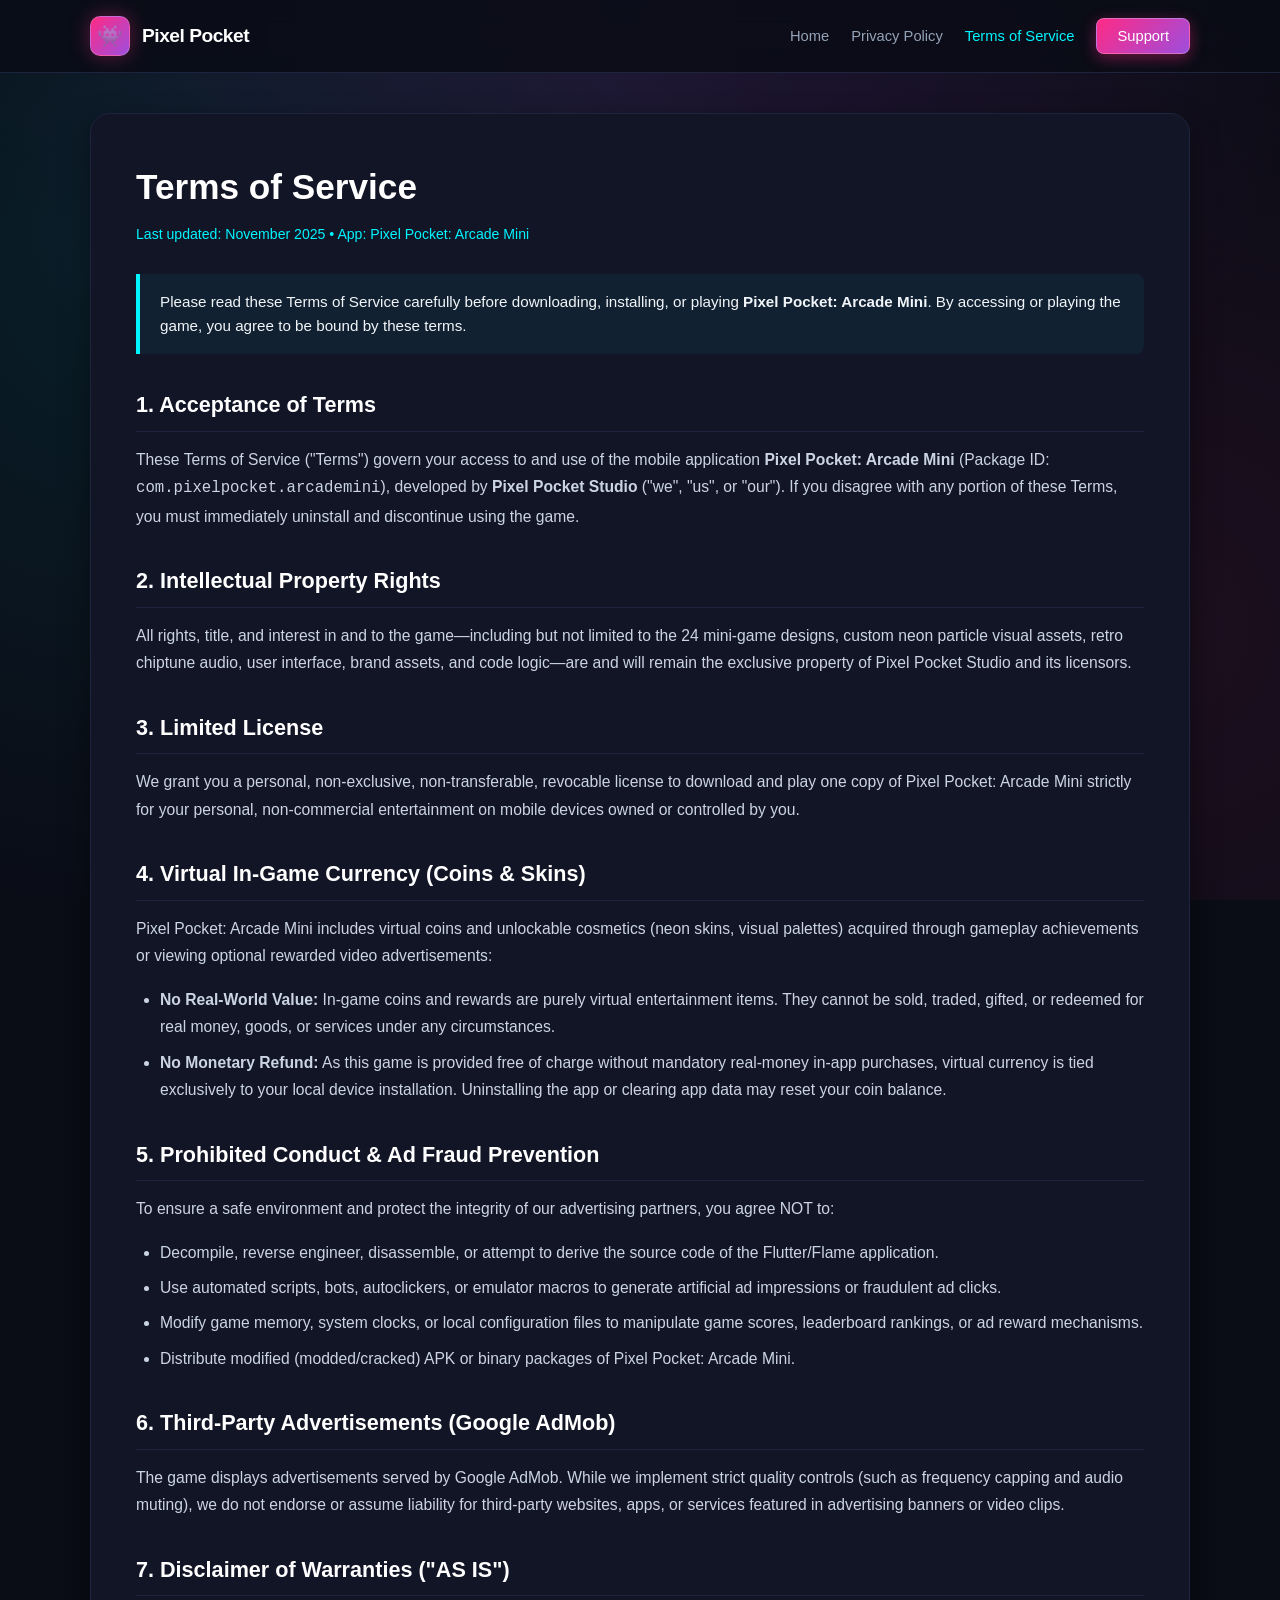
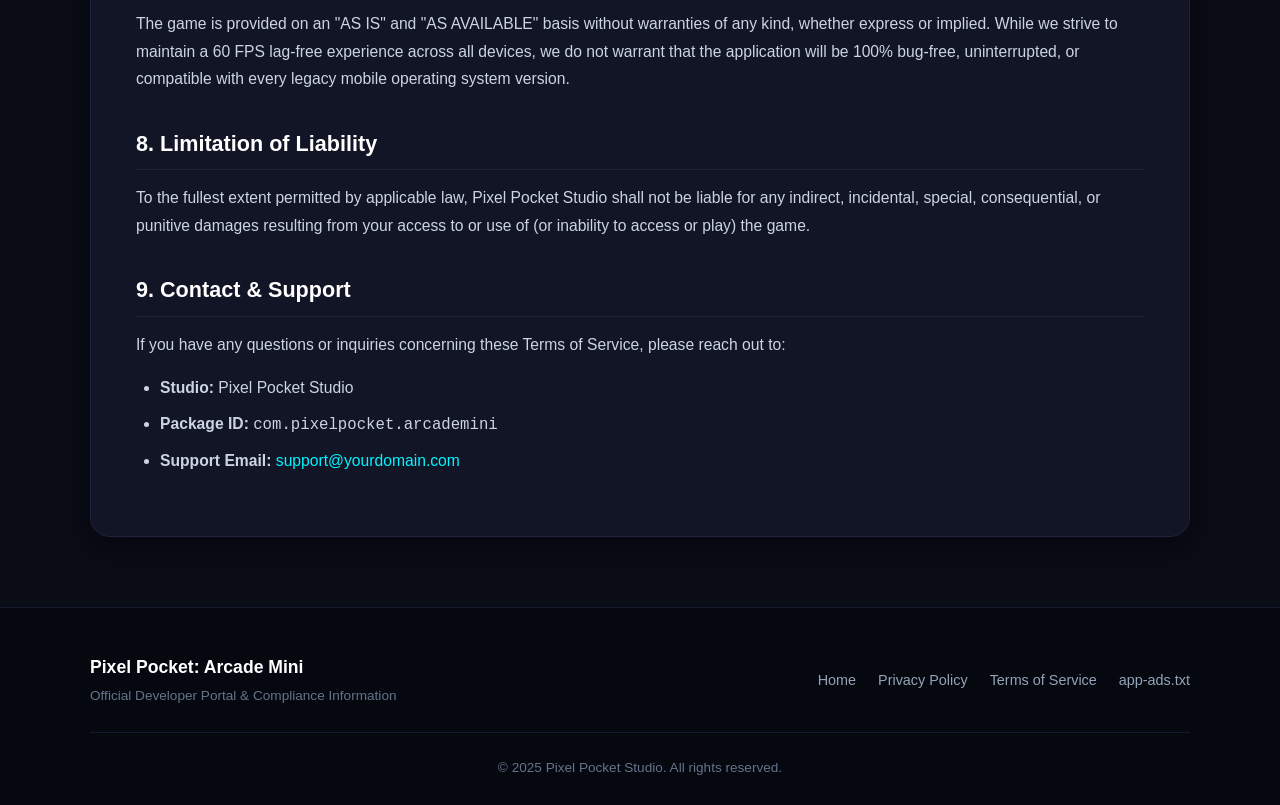
==== terms.html @ 79fb8af4 "feat: launch Pixel Pocket official site and app-ads.txt" ====
<!DOCTYPE html>
<html lang="en">
<head>
  <meta charset="UTF-8">
  <meta name="viewport" content="width=device-width, initial-scale=1.0">
  <title>Terms of Service - Pixel Pocket: Arcade Mini</title>
  <meta name="description" content="Terms of Service for Pixel Pocket: Arcade Mini (com.pixelpocket.arcademini).">
  <link rel="stylesheet" href="./css/style.css">
  <link rel="icon" href="data:image/svg+xml,<svg xmlns=%22http://www.w3.org/2000/svg%22 viewBox=%220 0 100 100%22><text y=%22.9em%22 font-size=%2290%22>👾</text></svg>">
</head>
<body>

  <!-- Header -->
  <header>
    <div class="container nav-bar">
      <a href="./index.html" class="logo-area">
        <div class="logo-icon">👾</div>
        <span>Pixel Pocket</span>
      </a>
      <ul class="nav-links">
        <li><a href="./index.html">Home</a></li>
        <li><a href="./privacy-policy.html">Privacy Policy</a></li>
        <li><a href="./terms.html" class="active">Terms of Service</a></li>
        <li><a href="./index.html#contact" class="btn-neon">Support</a></li>
      </ul>
    </div>
  </header>

  <!-- Main Content -->
  <main class="container">
    <div class="legal-wrapper">
      <h1>Terms of Service</h1>
      <span class="legal-updated">Last updated: November 2025 • App: Pixel Pocket: Arcade Mini</span>

      <div class="legal-alert">
        Please read these Terms of Service carefully before downloading, installing, or playing <strong>Pixel Pocket: Arcade Mini</strong>. By accessing or playing the game, you agree to be bound by these terms.
      </div>

      <h2>1. Acceptance of Terms</h2>
      <p>
        These Terms of Service ("Terms") govern your access to and use of the mobile application <strong>Pixel Pocket: Arcade Mini</strong> (Package ID: <code>com.pixelpocket.arcademini</code>), developed by <strong>Pixel Pocket Studio</strong> ("we", "us", or "our"). If you disagree with any portion of these Terms, you must immediately uninstall and discontinue using the game.
      </p>

      <h2>2. Intellectual Property Rights</h2>
      <p>
        All rights, title, and interest in and to the game—including but not limited to the 24 mini-game designs, custom neon particle visual assets, retro chiptune audio, user interface, brand assets, and code logic—are and will remain the exclusive property of Pixel Pocket Studio and its licensors.
      </p>

      <h2>3. Limited License</h2>
      <p>
        We grant you a personal, non-exclusive, non-transferable, revocable license to download and play one copy of Pixel Pocket: Arcade Mini strictly for your personal, non-commercial entertainment on mobile devices owned or controlled by you.
      </p>

      <h2>4. Virtual In-Game Currency (Coins & Skins)</h2>
      <p>
        Pixel Pocket: Arcade Mini includes virtual coins and unlockable cosmetics (neon skins, visual palettes) acquired through gameplay achievements or viewing optional rewarded video advertisements:
      </p>
      <ul>
        <li><strong>No Real-World Value:</strong> In-game coins and rewards are purely virtual entertainment items. They cannot be sold, traded, gifted, or redeemed for real money, goods, or services under any circumstances.</li>
        <li><strong>No Monetary Refund:</strong> As this game is provided free of charge without mandatory real-money in-app purchases, virtual currency is tied exclusively to your local device installation. Uninstalling the app or clearing app data may reset your coin balance.</li>
      </ul>

      <h2>5. Prohibited Conduct & Ad Fraud Prevention</h2>
      <p>To ensure a safe environment and protect the integrity of our advertising partners, you agree NOT to:</p>
      <ul>
        <li>Decompile, reverse engineer, disassemble, or attempt to derive the source code of the Flutter/Flame application.</li>
        <li>Use automated scripts, bots, autoclickers, or emulator macros to generate artificial ad impressions or fraudulent ad clicks.</li>
        <li>Modify game memory, system clocks, or local configuration files to manipulate game scores, leaderboard rankings, or ad reward mechanisms.</li>
        <li>Distribute modified (modded/cracked) APK or binary packages of Pixel Pocket: Arcade Mini.</li>
      </ul>

      <h2>6. Third-Party Advertisements (Google AdMob)</h2>
      <p>
        The game displays advertisements served by Google AdMob. While we implement strict quality controls (such as frequency capping and audio muting), we do not endorse or assume liability for third-party websites, apps, or services featured in advertising banners or video clips.
      </p>

      <h2>7. Disclaimer of Warranties ("AS IS")</h2>
      <p>
        The game is provided on an "AS IS" and "AS AVAILABLE" basis without warranties of any kind, whether express or implied. While we strive to maintain a 60 FPS lag-free experience across all devices, we do not warrant that the application will be 100% bug-free, uninterrupted, or compatible with every legacy mobile operating system version.
      </p>

      <h2>8. Limitation of Liability</h2>
      <p>
        To the fullest extent permitted by applicable law, Pixel Pocket Studio shall not be liable for any indirect, incidental, special, consequential, or punitive damages resulting from your access to or use of (or inability to access or play) the game.
      </p>

      <h2>9. Contact & Support</h2>
      <p>
        If you have any questions or inquiries concerning these Terms of Service, please reach out to:
      </p>
      <ul>
        <li><strong>Studio:</strong> Pixel Pocket Studio</li>
        <li><strong>Package ID:</strong> <code>com.pixelpocket.arcademini</code></li>
        <li><strong>Support Email:</strong> <a href="mailto:support@yourdomain.com">support@yourdomain.com</a></li>
      </ul>
    </div>
  </main>

  <!-- Footer -->
  <footer>
    <div class="container">
      <div class="footer-top">
        <div class="footer-brand">
          <h4>Pixel Pocket: Arcade Mini</h4>
          <p>Official Developer Portal & Compliance Information</p>
        </div>
        <ul class="footer-nav">
          <li><a href="./index.html">Home</a></li>
          <li><a href="./privacy-policy.html">Privacy Policy</a></li>
          <li><a href="./terms.html">Terms of Service</a></li>
          <li><a href="./app-ads.txt">app-ads.txt</a></li>
        </ul>
      </div>
      <div class="footer-bottom">
        <p>&copy; 2025 Pixel Pocket Studio. All rights reserved.</p>
      </div>
    </div>
  </footer>

</body>
</html>
---- css/style.css ----
:root {
  --bg-dark: #0a0c16;
  --bg-card: #121526;
  --bg-card-hover: #181c33;
  --border-neon: rgba(0, 245, 255, 0.25);
  --border-subtle: #1e243d;

  --neon-cyan: #00f5ff;
  --neon-pink: #ff2a85;
  --neon-purple: #9d4edd;
  --neon-yellow: #ffea00;
  --neon-green: #00ff88;

  --text-main: #f1f5f9;
  --text-muted: #94a3b8;
  --text-dim: #64748b;

  --radius-sm: 8px;
  --radius-md: 14px;
  --radius-lg: 20px;

  --glow-cyan: 0 0 20px rgba(0, 245, 255, 0.35);
  --glow-pink: 0 0 20px rgba(255, 42, 133, 0.35);
}

* {
  box-sizing: border-box;
  margin: 0;
  padding: 0;
}

body {
  font-family: -apple-system, BlinkMacSystemFont, "Segoe UI", Roboto, "Helvetica Neue", Arial, sans-serif;
  color: var(--text-main);
  background-color: var(--bg-dark);
  line-height: 1.6;
  overflow-x: hidden;
  background-image: radial-gradient(circle at 50% 0%, rgba(157, 78, 221, 0.15) 0%, transparent 60%),
                    radial-gradient(circle at 10% 30%, rgba(0, 245, 255, 0.08) 0%, transparent 50%),
                    radial-gradient(circle at 90% 70%, rgba(255, 42, 133, 0.08) 0%, transparent 50%);
  background-attachment: fixed;
}

a {
  color: var(--neon-cyan);
  text-decoration: none;
  transition: all 0.2s ease;
}

a:hover {
  color: #80faff;
  text-shadow: 0 0 8px rgba(0, 245, 255, 0.6);
}

.container {
  max-width: 1140px;
  margin: 0 auto;
  padding: 0 20px;
}

/* Header & Navigation */
header {
  background: rgba(10, 12, 22, 0.85);
  backdrop-filter: blur(12px);
  position: sticky;
  top: 0;
  z-index: 100;
  border-bottom: 1px solid var(--border-subtle);
}

.nav-bar {
  display: flex;
  justify-content: space-between;
  align-items: center;
  height: 72px;
}

.logo-area {
  display: flex;
  align-items: center;
  gap: 12px;
  font-size: 1.2rem;
  font-weight: 800;
  letter-spacing: -0.5px;
  color: #fff;
}

.logo-icon {
  width: 40px;
  height: 40px;
  background: linear-gradient(135deg, var(--neon-pink), var(--neon-purple));
  border-radius: 10px;
  display: flex;
  align-items: center;
  justify-content: center;
  font-size: 1.3rem;
  box-shadow: var(--glow-pink);
  border: 1px solid rgba(255, 255, 255, 0.2);
}

.nav-links {
  display: flex;
  gap: 22px;
  align-items: center;
  list-style: none;
}

.nav-links a {
  color: var(--text-muted);
  font-size: 0.92rem;
  font-weight: 500;
}

.nav-links a:hover,
.nav-links a.active {
  color: var(--neon-cyan);
}

.btn-neon {
  background: linear-gradient(135deg, var(--neon-pink), var(--neon-purple));
  color: #fff !important;
  padding: 9px 20px;
  border-radius: var(--radius-sm);
  font-weight: 600;
  font-size: 0.9rem;
  box-shadow: 0 4px 15px rgba(255, 42, 133, 0.4);
  border: 1px solid rgba(255, 255, 255, 0.25);
  transition: transform 0.15s ease, box-shadow 0.2s ease;
}

.btn-neon:hover {
  transform: translateY(-2px);
  box-shadow: 0 6px 20px rgba(255, 42, 133, 0.6);
  text-shadow: none;
}

/* Hero Section */
.hero {
  padding: 70px 0 50px;
  text-align: center;
  position: relative;
}

.badge-pill {
  display: inline-flex;
  align-items: center;
  gap: 8px;
  padding: 6px 16px;
  background: rgba(0, 245, 255, 0.1);
  border: 1px solid rgba(0, 245, 255, 0.3);
  color: var(--neon-cyan);
  border-radius: 30px;
  font-size: 0.85rem;
  font-weight: 600;
  margin-bottom: 24px;
  box-shadow: 0 0 15px rgba(0, 245, 255, 0.2);
}

.hero h1 {
  font-size: 3.2rem;
  font-weight: 900;
  letter-spacing: -1px;
  line-height: 1.15;
  margin-bottom: 18px;
  background: linear-gradient(135deg, #ffffff 30%, var(--neon-cyan) 80%, var(--neon-pink) 100%);
  -webkit-background-clip: text;
  -webkit-text-fill-color: transparent;
}

.hero-subtitle {
  font-size: 1.25rem;
  color: var(--text-muted);
  max-width: 720px;
  margin: 0 auto 30px;
}

.package-tag {
  display: inline-block;
  background: var(--bg-card);
  border: 1px dashed var(--border-subtle);
  padding: 5px 14px;
  border-radius: 6px;
  font-family: monospace;
  font-size: 0.85rem;
  color: var(--neon-yellow);
  margin-bottom: 30px;
}

.download-buttons {
  display: flex;
  justify-content: center;
  gap: 16px;
  flex-wrap: wrap;
  margin-bottom: 45px;
}

.store-badge {
  display: inline-flex;
  align-items: center;
  gap: 14px;
  background: #171b2f;
  color: #fff !important;
  padding: 12px 26px;
  border-radius: var(--radius-md);
  border: 1px solid #2b3356;
  box-shadow: 0 6px 20px rgba(0, 0, 0, 0.4);
  transition: all 0.2s ease;
  text-align: left;
}

.store-badge:hover {
  background: #202642;
  border-color: var(--neon-cyan);
  box-shadow: var(--glow-cyan);
  transform: translateY(-2px);
  text-shadow: none;
}

.store-badge svg {
  width: 28px;
  height: 28px;
  fill: currentColor;
}

.store-badge .sub {
  font-size: 0.72rem;
  color: var(--text-dim);
  display: block;
  text-transform: uppercase;
  letter-spacing: 0.5px;
}

.store-badge .name {
  font-size: 1.05rem;
  font-weight: 700;
  line-height: 1.1;
}

/* Hero Showcase Mockup */
.hero-showcase {
  max-width: 820px;
  margin: 0 auto;
  background: linear-gradient(180deg, #161b33 0%, var(--bg-card) 100%);
  border: 1px solid rgba(0, 245, 255, 0.3);
  border-radius: var(--radius-lg);
  padding: 30px;
  box-shadow: 0 20px 50px rgba(0, 0, 0, 0.7), var(--glow-cyan);
}

.arcade-screen {
  background: #0d0f1b;
  border: 2px solid #232a48;
  border-radius: var(--radius-md);
  padding: 30px 20px;
  text-align: center;
}

.quick-stats-grid {
  display: grid;
  grid-template-columns: repeat(4, 1fr);
  gap: 16px;
  margin-top: 20px;
}

.stat-item {
  background: #15192e;
  border: 1px solid #252c4e;
  padding: 16px 10px;
  border-radius: var(--radius-sm);
}

.stat-num {
  font-size: 1.8rem;
  font-weight: 800;
  color: var(--neon-cyan);
}

.stat-label {
  font-size: 0.8rem;
  color: var(--text-muted);
  text-transform: uppercase;
  letter-spacing: 0.5px;
}

/* AdMob Verification Banner */
.admob-verify-card {
  background: linear-gradient(90deg, rgba(0, 245, 255, 0.08) 0%, rgba(157, 78, 221, 0.08) 100%);
  border: 1px solid rgba(0, 245, 255, 0.25);
  border-radius: var(--radius-md);
  padding: 22px 28px;
  margin: 40px auto;
  display: flex;
  align-items: center;
  justify-content: space-between;
  flex-wrap: wrap;
  gap: 16px;
}

.admob-verify-left {
  display: flex;
  align-items: center;
  gap: 16px;
}

.admob-icon {
  font-size: 2rem;
}

.admob-verify-title {
  font-weight: 700;
  color: #fff;
  font-size: 1.05rem;
}

.admob-verify-desc {
  font-size: 0.88rem;
  color: var(--text-muted);
}

.btn-outline-neon {
  border: 1px solid var(--neon-cyan);
  color: var(--neon-cyan) !important;
  padding: 8px 16px;
  border-radius: var(--radius-sm);
  font-size: 0.85rem;
  font-weight: 600;
  font-family: monospace;
  background: rgba(0, 245, 255, 0.05);
}

.btn-outline-neon:hover {
  background: var(--neon-cyan);
  color: #000 !important;
  box-shadow: var(--glow-cyan);
}

/* Section Common */
.section {
  padding: 70px 0;
}

.section-head {
  text-align: center;
  margin-bottom: 45px;
}

.section-tag {
  color: var(--neon-pink);
  font-size: 0.85rem;
  font-weight: 700;
  letter-spacing: 1px;
  text-transform: uppercase;
  margin-bottom: 8px;
  display: block;
}

.section-title {
  font-size: 2.2rem;
  font-weight: 800;
  color: #fff;
  margin-bottom: 12px;
}

.section-sub {
  color: var(--text-muted);
  max-width: 620px;
  margin: 0 auto;
}

/* 4 Categories & 24 Games Grid */
.category-container {
  display: grid;
  grid-template-columns: repeat(auto-fit, minmax(250px, 1fr));
  gap: 24px;
  margin-bottom: 40px;
}

.category-card {
  background: var(--bg-card);
  border: 1px solid var(--border-subtle);
  border-radius: var(--radius-md);
  padding: 24px;
  position: relative;
  transition: transform 0.2s ease, border-color 0.2s ease;
}

.category-card:hover {
  transform: translateY(-4px);
  border-color: var(--neon-cyan);
  box-shadow: 0 10px 30px rgba(0, 0, 0, 0.4);
}

.cat-header {
  display: flex;
  align-items: center;
  gap: 12px;
  margin-bottom: 16px;
  padding-bottom: 12px;
  border-bottom: 1px solid #1f253d;
}

.cat-icon {
  font-size: 1.6rem;
}

.cat-header h3 {
  font-size: 1.15rem;
  color: #fff;
}

.cat-count {
  font-size: 0.75rem;
  color: var(--neon-cyan);
  font-weight: 700;
}

.game-list {
  list-style: none;
}

.game-list li {
  padding: 7px 0;
  font-size: 0.92rem;
  color: var(--text-muted);
  display: flex;
  align-items: center;
  gap: 8px;
}

.game-list li::before {
  content: "▸";
  color: var(--neon-pink);
  font-weight: bold;
}

/* Features Grid */
.features-grid {
  display: grid;
  grid-template-columns: repeat(auto-fit, minmax(260px, 1fr));
  gap: 22px;
}

.feature-box {
  background: var(--bg-card);
  border: 1px solid var(--border-subtle);
  border-radius: var(--radius-md);
  padding: 26px;
  transition: all 0.2s ease;
}

.feature-box:hover {
  border-color: var(--neon-purple);
  transform: translateY(-3px);
}

.feat-icon-wrap {
  width: 48px;
  height: 48px;
  border-radius: 10px;
  background: #181d36;
  border: 1px solid #283058;
  display: flex;
  align-items: center;
  justify-content: center;
  font-size: 1.5rem;
  margin-bottom: 18px;
  color: var(--neon-yellow);
}

.feature-box h4 {
  font-size: 1.15rem;
  color: #fff;
  margin-bottom: 8px;
}

.feature-box p {
  font-size: 0.92rem;
  color: var(--text-muted);
  line-height: 1.6;
}

/* Architecture & Tech Spec */
.spec-box {
  background: var(--bg-card);
  border: 1px solid var(--border-subtle);
  border-radius: var(--radius-md);
  padding: 30px;
  margin-top: 30px;
}

.spec-grid {
  display: grid;
  grid-template-columns: repeat(auto-fit, minmax(220px, 1fr));
  gap: 20px;
  margin-top: 20px;
}

.spec-card {
  background: #15192e;
  padding: 16px;
  border-radius: var(--radius-sm);
  border-left: 3px solid var(--neon-cyan);
}

.spec-card h5 {
  color: #fff;
  font-size: 0.95rem;
  margin-bottom: 6px;
}

.spec-card p {
  color: var(--text-muted);
  font-size: 0.85rem;
}

/* Legal & Policy Pages (Content View) */
.legal-wrapper {
  background: var(--bg-card);
  border: 1px solid var(--border-subtle);
  border-radius: var(--radius-lg);
  padding: 45px;
  margin: 40px auto;
  box-shadow: 0 10px 30px rgba(0, 0, 0, 0.4);
}

.legal-wrapper h1 {
  font-size: 2.2rem;
  color: #fff;
  margin-bottom: 8px;
}

.legal-updated {
  color: var(--neon-cyan);
  font-size: 0.88rem;
  margin-bottom: 28px;
  display: block;
}

.legal-alert {
  background: rgba(0, 245, 255, 0.05);
  border-left: 4px solid var(--neon-cyan);
  padding: 16px 20px;
  border-radius: 0 var(--radius-sm) var(--radius-sm) 0;
  margin: 24px 0;
  color: var(--text-main);
  font-size: 0.95rem;
}

.legal-wrapper h2 {
  font-size: 1.35rem;
  color: #fff;
  margin: 34px 0 14px;
  padding-bottom: 8px;
  border-bottom: 1px solid #1f253d;
}

.legal-wrapper h3 {
  font-size: 1.1rem;
  color: var(--neon-yellow);
  margin: 20px 0 10px;
}

.legal-wrapper p, .legal-wrapper ul, .legal-wrapper ol {
  color: #cbd5e1;
  font-size: 0.98rem;
  line-height: 1.75;
  margin-bottom: 16px;
}

.legal-wrapper ul, .legal-wrapper ol {
  padding-left: 24px;
}

.legal-wrapper li {
  margin-bottom: 8px;
}

/* Contact / Support Card */
.contact-container {
  background: linear-gradient(180deg, #161b33 0%, var(--bg-card) 100%);
  border: 1px solid var(--border-subtle);
  border-radius: var(--radius-lg);
  padding: 45px 30px;
  text-align: center;
  max-width: 640px;
  margin: 0 auto;
}

.contact-icon {
  font-size: 2.8rem;
  margin-bottom: 16px;
}

.contact-container h3 {
  font-size: 1.7rem;
  color: #fff;
  margin-bottom: 10px;
}

.contact-container p {
  color: var(--text-muted);
  font-size: 0.95rem;
  margin-bottom: 24px;
}

.contact-info-list {
  background: #0f1222;
  border: 1px solid #202747;
  border-radius: var(--radius-sm);
  padding: 18px;
  margin-bottom: 24px;
  text-align: left;
}

.contact-info-list div {
  padding: 6px 0;
  font-size: 0.92rem;
  color: #cbd5e1;
}

/* Footer */
footer {
  background: #060810;
  border-top: 1px solid #161a2e;
  padding: 45px 0 30px;
  margin-top: 70px;
}

.footer-top {
  display: flex;
  justify-content: space-between;
  align-items: center;
  flex-wrap: wrap;
  gap: 20px;
  padding-bottom: 26px;
  border-bottom: 1px solid #161a2e;
  margin-bottom: 24px;
}

.footer-brand h4 {
  color: #fff;
  font-size: 1.1rem;
}

.footer-brand p {
  font-size: 0.85rem;
  color: var(--text-dim);
  margin-top: 4px;
}

.footer-nav {
  display: flex;
  gap: 22px;
  list-style: none;
}

.footer-nav a {
  color: var(--text-muted);
  font-size: 0.9rem;
}

.footer-nav a:hover {
  color: var(--neon-cyan);
}

.footer-bottom {
  text-align: center;
  font-size: 0.85rem;
  color: var(--text-dim);
}

/* Responsive */
@media (max-width: 768px) {
  .hero h1 {
    font-size: 2.2rem;
  }
  .hero-subtitle {
    font-size: 1.05rem;
  }
  .nav-bar {
    flex-direction: column;
    height: auto;
    padding: 16px 0;
    gap: 12px;
  }
  .quick-stats-grid {
    grid-template-columns: repeat(2, 1fr);
  }
  .legal-wrapper {
    padding: 24px 18px;
  }
  .admob-verify-card {
    flex-direction: column;
    text-align: center;
  }
  .admob-verify-left {
    flex-direction: column;
  }
}
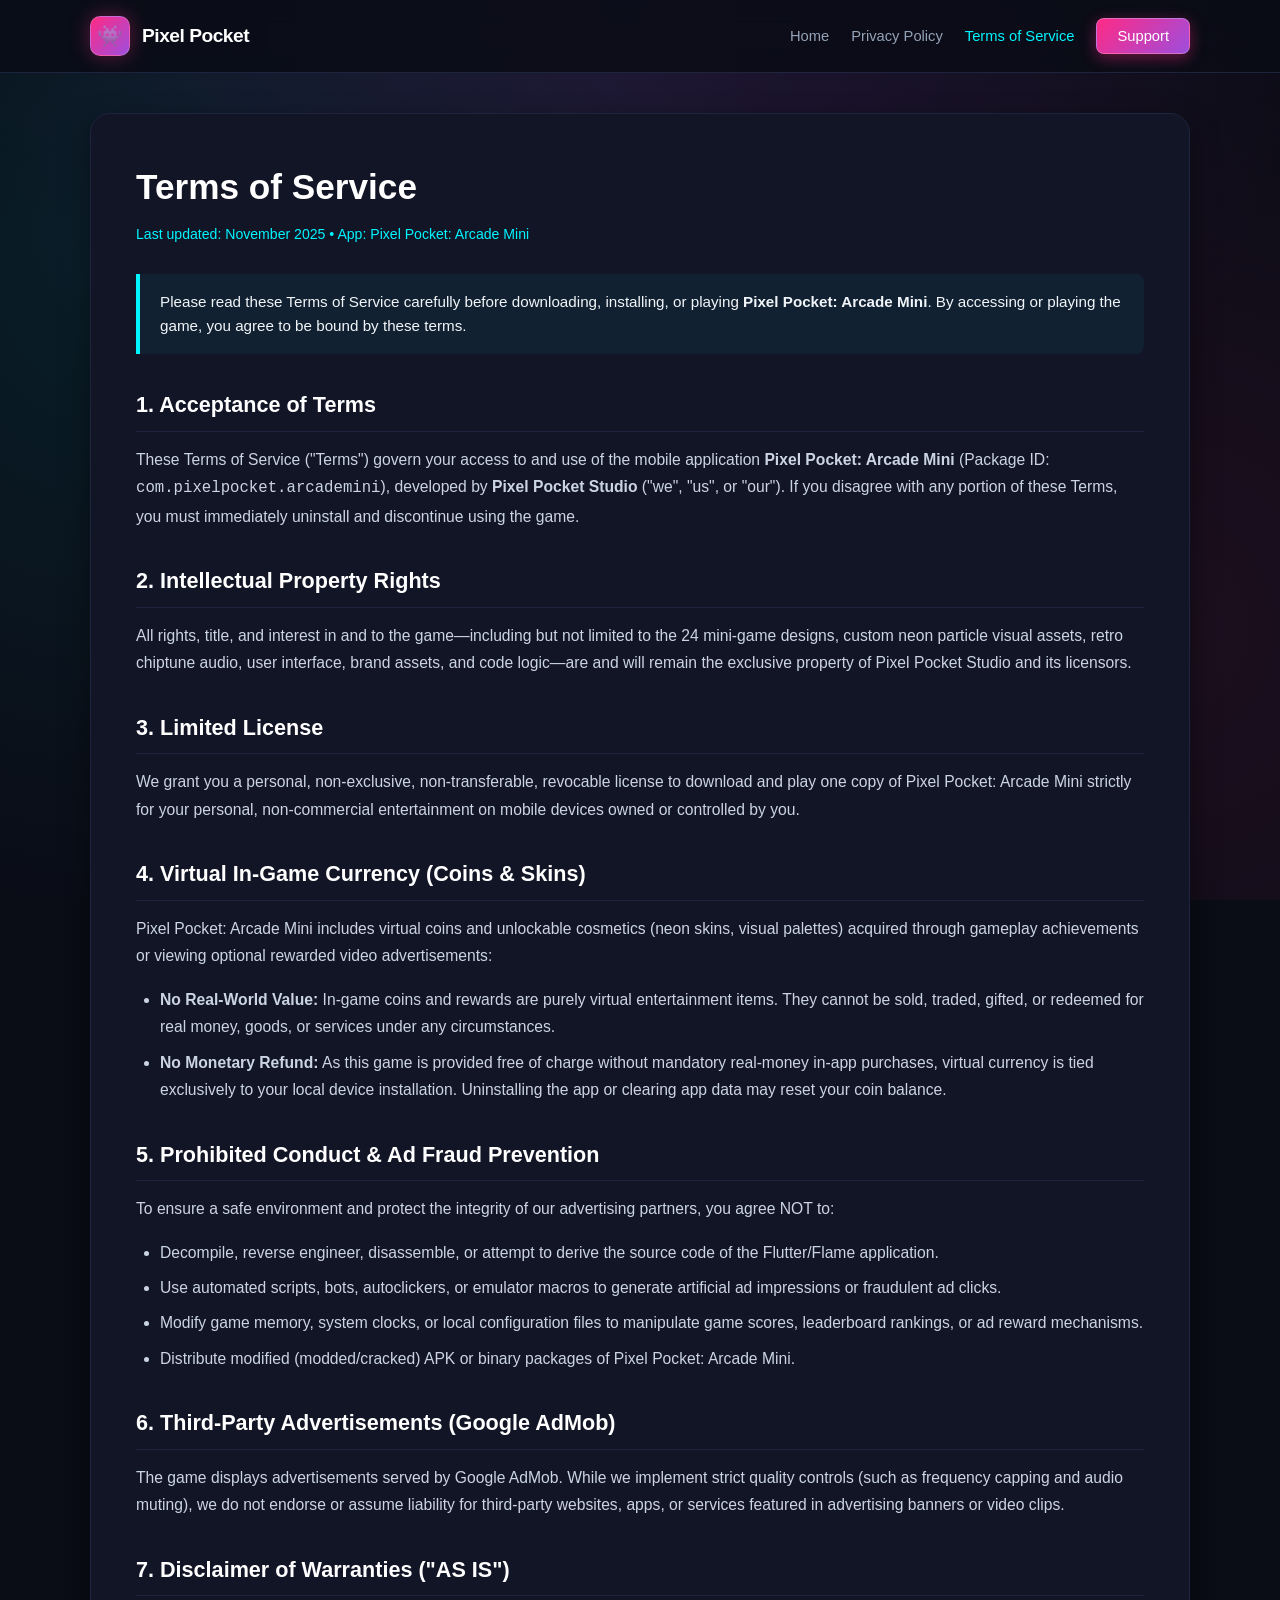
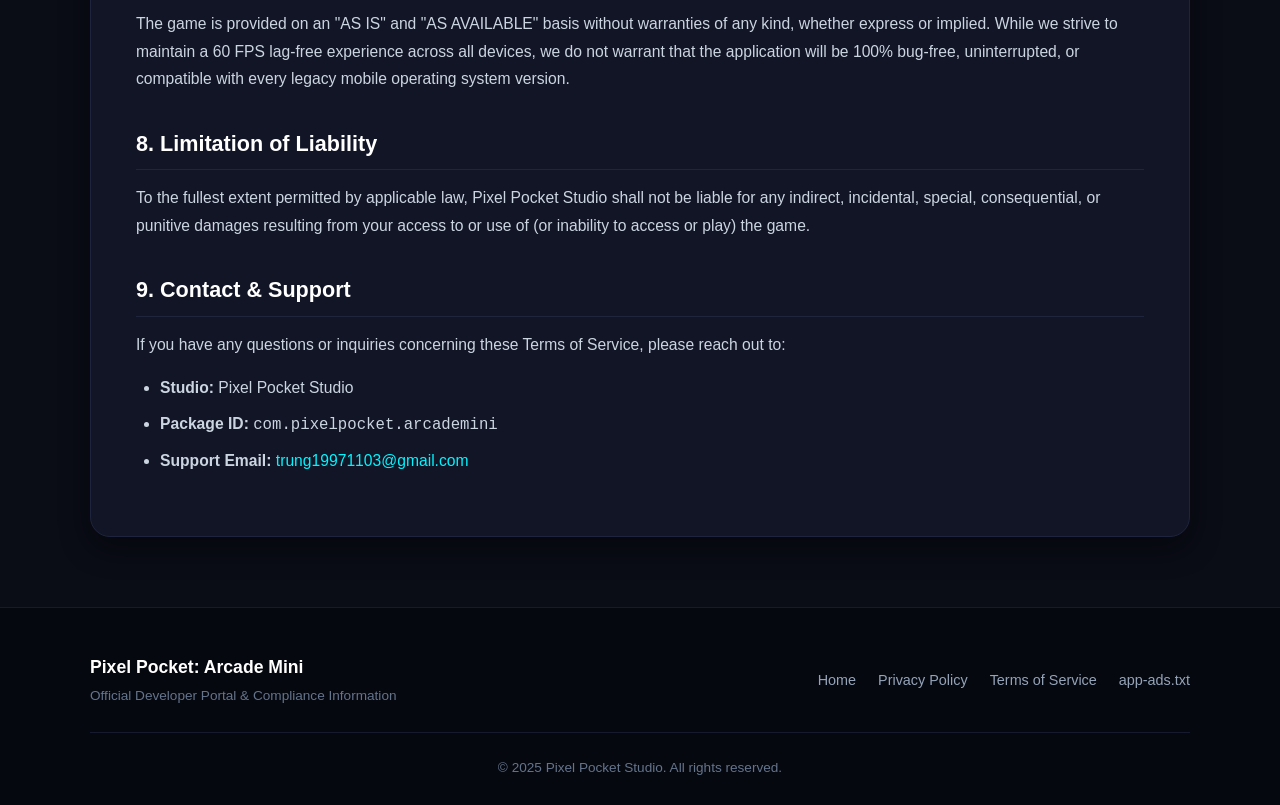
==== commit f4efac1e: "Update support email in terms.html" ====
--- a/terms.html
+++ b/terms.html
@@ -91,7 +91,7 @@
       <ul>
         <li><strong>Studio:</strong> Pixel Pocket Studio</li>
         <li><strong>Package ID:</strong> <code>com.pixelpocket.arcademini</code></li>
-        <li><strong>Support Email:</strong> <a href="mailto:support@yourdomain.com">support@yourdomain.com</a></li>
+        <li><strong>Support Email:</strong> <a href="mailto:trung19971103@gmail.com">trung19971103@gmail.com</a></li>
       </ul>
     </div>
   </main>
